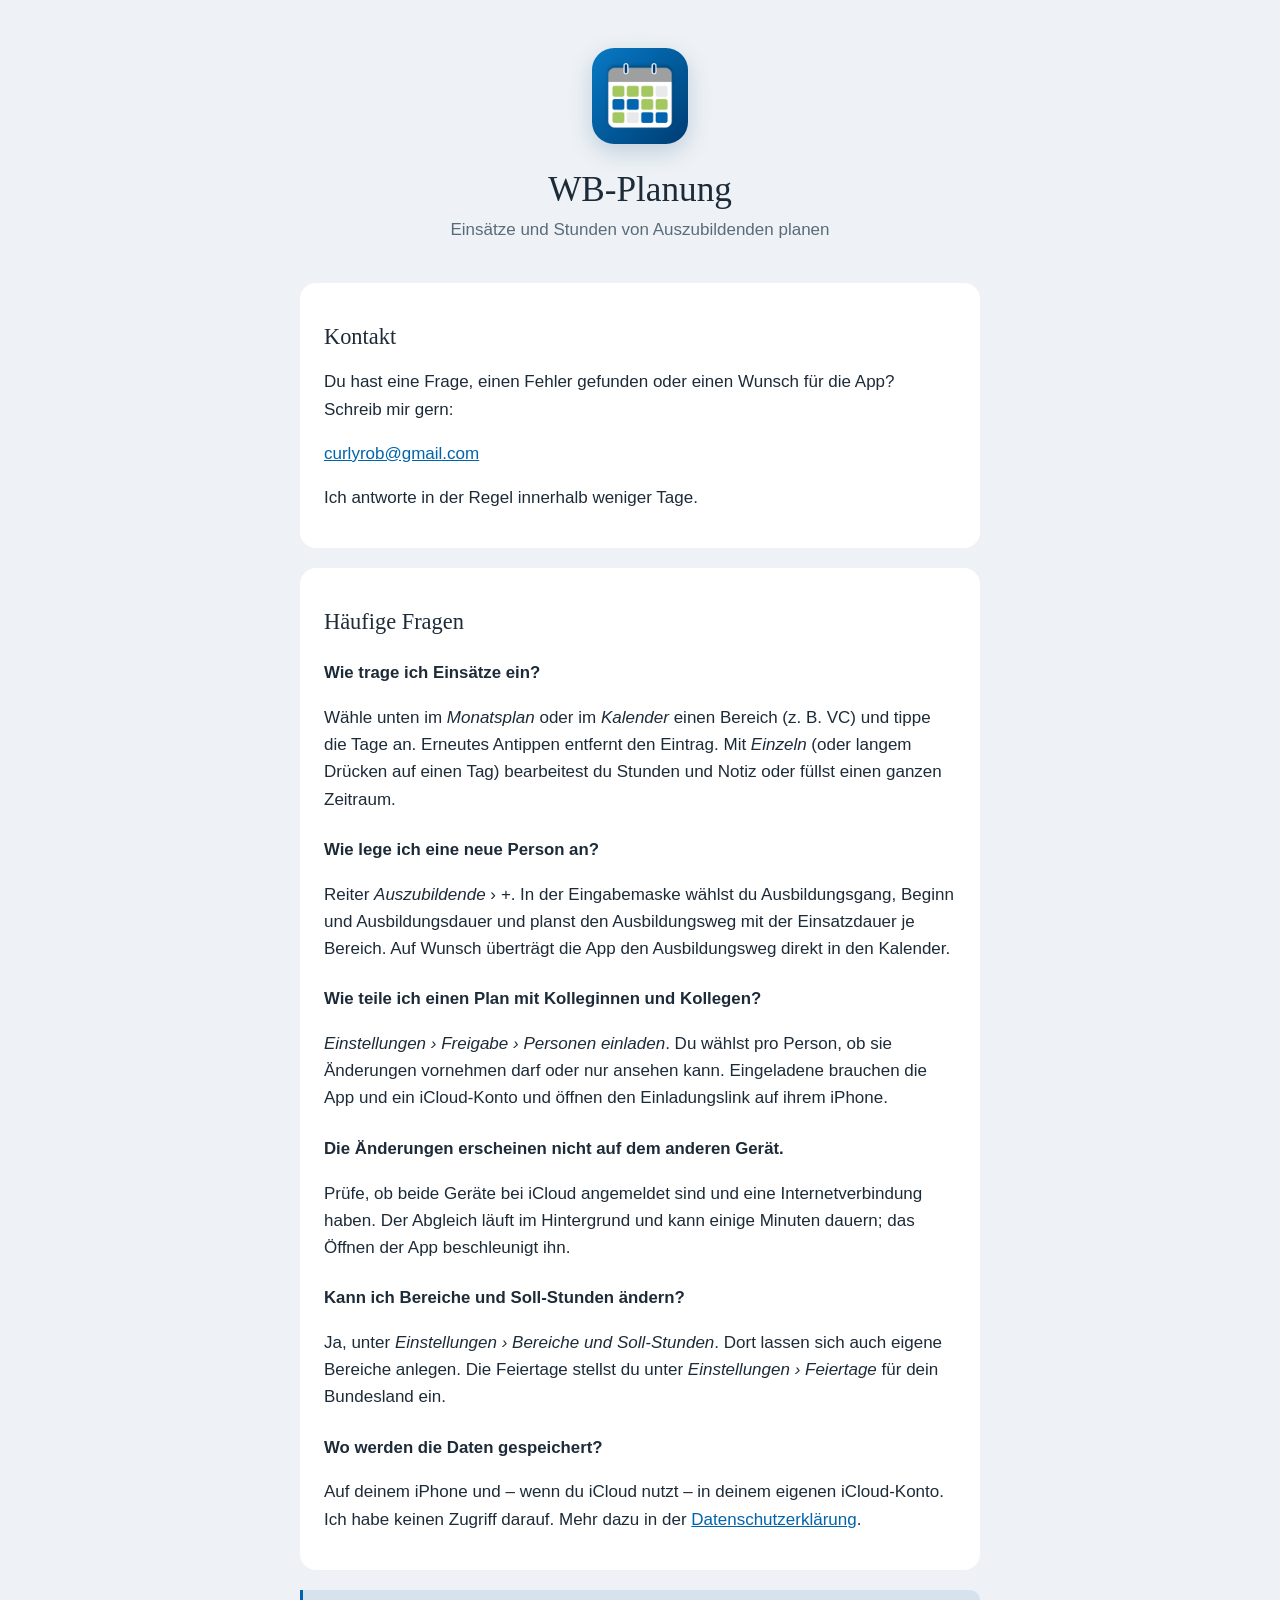
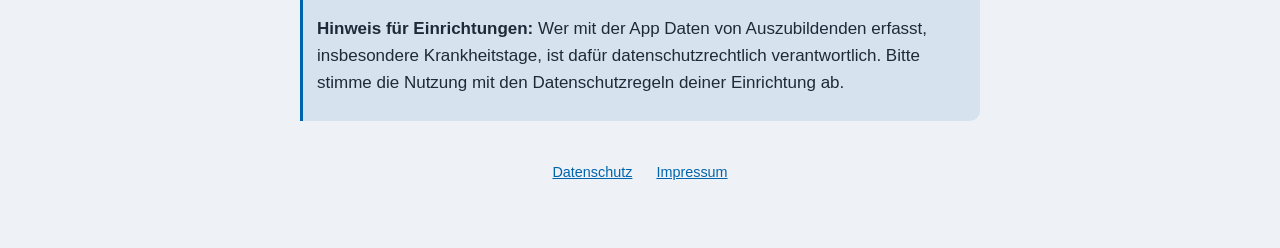
==== index.html @ 774504ac "Website für WB-Planung: Hilfe, Datenschutz, Impressum Co-Authored-By: Claude Opus 5.5 <noreply@anthr" ====
<!doctype html>
<html lang="de">
<head>
  <meta charset="utf-8">
  <meta name="viewport" content="width=device-width, initial-scale=1">
  <title>WB-Planung – Hilfe &amp; Kontakt</title>
  <meta name="description" content="Hilfe und Kontakt zur App WB-Planung – Einsätze und Stunden von Auszubildenden planen.">
  <link rel="icon" href="icon.png">
  <link rel="stylesheet" href="style.css">
</head>
<body>
<main>
  <header>
    <img src="icon.png" alt="App-Icon von WB-Planung">
    <h1>WB-Planung</h1>
    <p class="lead">Einsätze und Stunden von Auszubildenden planen</p>
  </header>

  <section>
    <h2>Kontakt</h2>
    <p>Du hast eine Frage, einen Fehler gefunden oder einen Wunsch für die App? Schreib mir gern:</p>
    <p><a href="mailto:curlyrob@gmail.com?subject=WB-Planung">curlyrob@gmail.com</a></p>
    <p>Ich antworte in der Regel innerhalb weniger Tage.</p>
  </section>

  <section>
    <h2>Häufige Fragen</h2>

    <h3>Wie trage ich Einsätze ein?</h3>
    <p>Wähle unten im <em>Monatsplan</em> oder im <em>Kalender</em> einen Bereich (z. B. VC) und tippe die Tage an. Erneutes Antippen entfernt den Eintrag. Mit <em>Einzeln</em> (oder langem Drücken auf einen Tag) bearbeitest du Stunden und Notiz oder füllst einen ganzen Zeitraum.</p>

    <h3>Wie lege ich eine neue Person an?</h3>
    <p>Reiter <em>Auszubildende</em> › <em>+</em>. In der Eingabemaske wählst du Ausbildungsgang, Beginn und Ausbildungsdauer und planst den Ausbildungsweg mit der Einsatzdauer je Bereich. Auf Wunsch überträgt die App den Ausbildungsweg direkt in den Kalender.</p>

    <h3>Wie teile ich einen Plan mit Kolleginnen und Kollegen?</h3>
    <p><em>Einstellungen › Freigabe › Personen einladen</em>. Du wählst pro Person, ob sie Änderungen vornehmen darf oder nur ansehen kann. Eingeladene brauchen die App und ein iCloud-Konto und öffnen den Einladungslink auf ihrem iPhone.</p>

    <h3>Die Änderungen erscheinen nicht auf dem anderen Gerät.</h3>
    <p>Prüfe, ob beide Geräte bei iCloud angemeldet sind und eine Internetverbindung haben. Der Abgleich läuft im Hintergrund und kann einige Minuten dauern; das Öffnen der App beschleunigt ihn.</p>

    <h3>Kann ich Bereiche und Soll-Stunden ändern?</h3>
    <p>Ja, unter <em>Einstellungen › Bereiche und Soll-Stunden</em>. Dort lassen sich auch eigene Bereiche anlegen. Die Feiertage stellst du unter <em>Einstellungen › Feiertage</em> für dein Bundesland ein.</p>

    <h3>Wo werden die Daten gespeichert?</h3>
    <p>Auf deinem iPhone und – wenn du iCloud nutzt – in deinem eigenen iCloud-Konto. Ich habe keinen Zugriff darauf. Mehr dazu in der <a href="datenschutz.html">Datenschutzerklärung</a>.</p>
  </section>

  <div class="note">
    <p><strong>Hinweis für Einrichtungen:</strong> Wer mit der App Daten von Auszubildenden erfasst, insbesondere Krankheitstage, ist dafür datenschutzrechtlich verantwortlich. Bitte stimme die Nutzung mit den Datenschutzregeln deiner Einrichtung ab.</p>
  </div>

  <nav class="footer">
    <a href="datenschutz.html">Datenschutz</a>
    <a href="impressum.html">Impressum</a>
  </nav>
</main>
</body>
</html>
---- style.css ----
:root {
  --bg: #eef2f6;
  --card: #ffffff;
  --text: #1d2b38;
  --muted: #5a6b78;
  --accent: #0064ad;
  --line: #d5dde5;
}

@media (prefers-color-scheme: dark) {
  :root {
    --bg: #141c21;
    --card: #1d282f;
    --text: #e6ecee;
    --muted: #9aaeb8;
    --accent: #5ca4e8;
    --line: #2c3a42;
  }
}

* { box-sizing: border-box; }

body {
  margin: 0;
  background: var(--bg);
  color: var(--text);
  font: 17px/1.6 -apple-system, BlinkMacSystemFont, "Helvetica Neue", Arial, sans-serif;
  -webkit-text-size-adjust: 100%;
}

main {
  max-width: 720px;
  margin: 0 auto;
  padding: 48px 20px 64px;
}

header { text-align: center; margin-bottom: 40px; }
header img { width: 96px; height: 96px; border-radius: 22px; box-shadow: 0 8px 24px rgba(0, 63, 115, .2); }

h1, h2 { font-family: "New York", "Iowan Old Style", Georgia, serif; font-weight: 400; line-height: 1.25; }
h1 { font-size: clamp(1.7rem, 7vw, 2.2rem); margin: 16px 0 4px; overflow-wrap: break-word; hyphens: auto; }
h2 { font-size: 1.4rem; margin: 36px 0 8px; }
h3 { font-size: 1.05rem; margin: 24px 0 4px; }

.lead { color: var(--muted); margin: 0; }

section, .card {
  background: var(--card);
  border-radius: 16px;
  padding: 4px 24px 20px;
  margin-bottom: 20px;
}

a { color: var(--accent); }

.note {
  border-left: 3px solid var(--accent);
  padding: 8px 14px;
  background: color-mix(in srgb, var(--accent) 10%, transparent);
  border-radius: 0 10px 10px 0;
}

nav.footer {
  text-align: center;
  margin-top: 40px;
  color: var(--muted);
  font-size: .9rem;
}
nav.footer a { margin: 0 10px; }

.placeholder { background: #fff3c4; color: #5c4a00; padding: 0 4px; border-radius: 4px; }
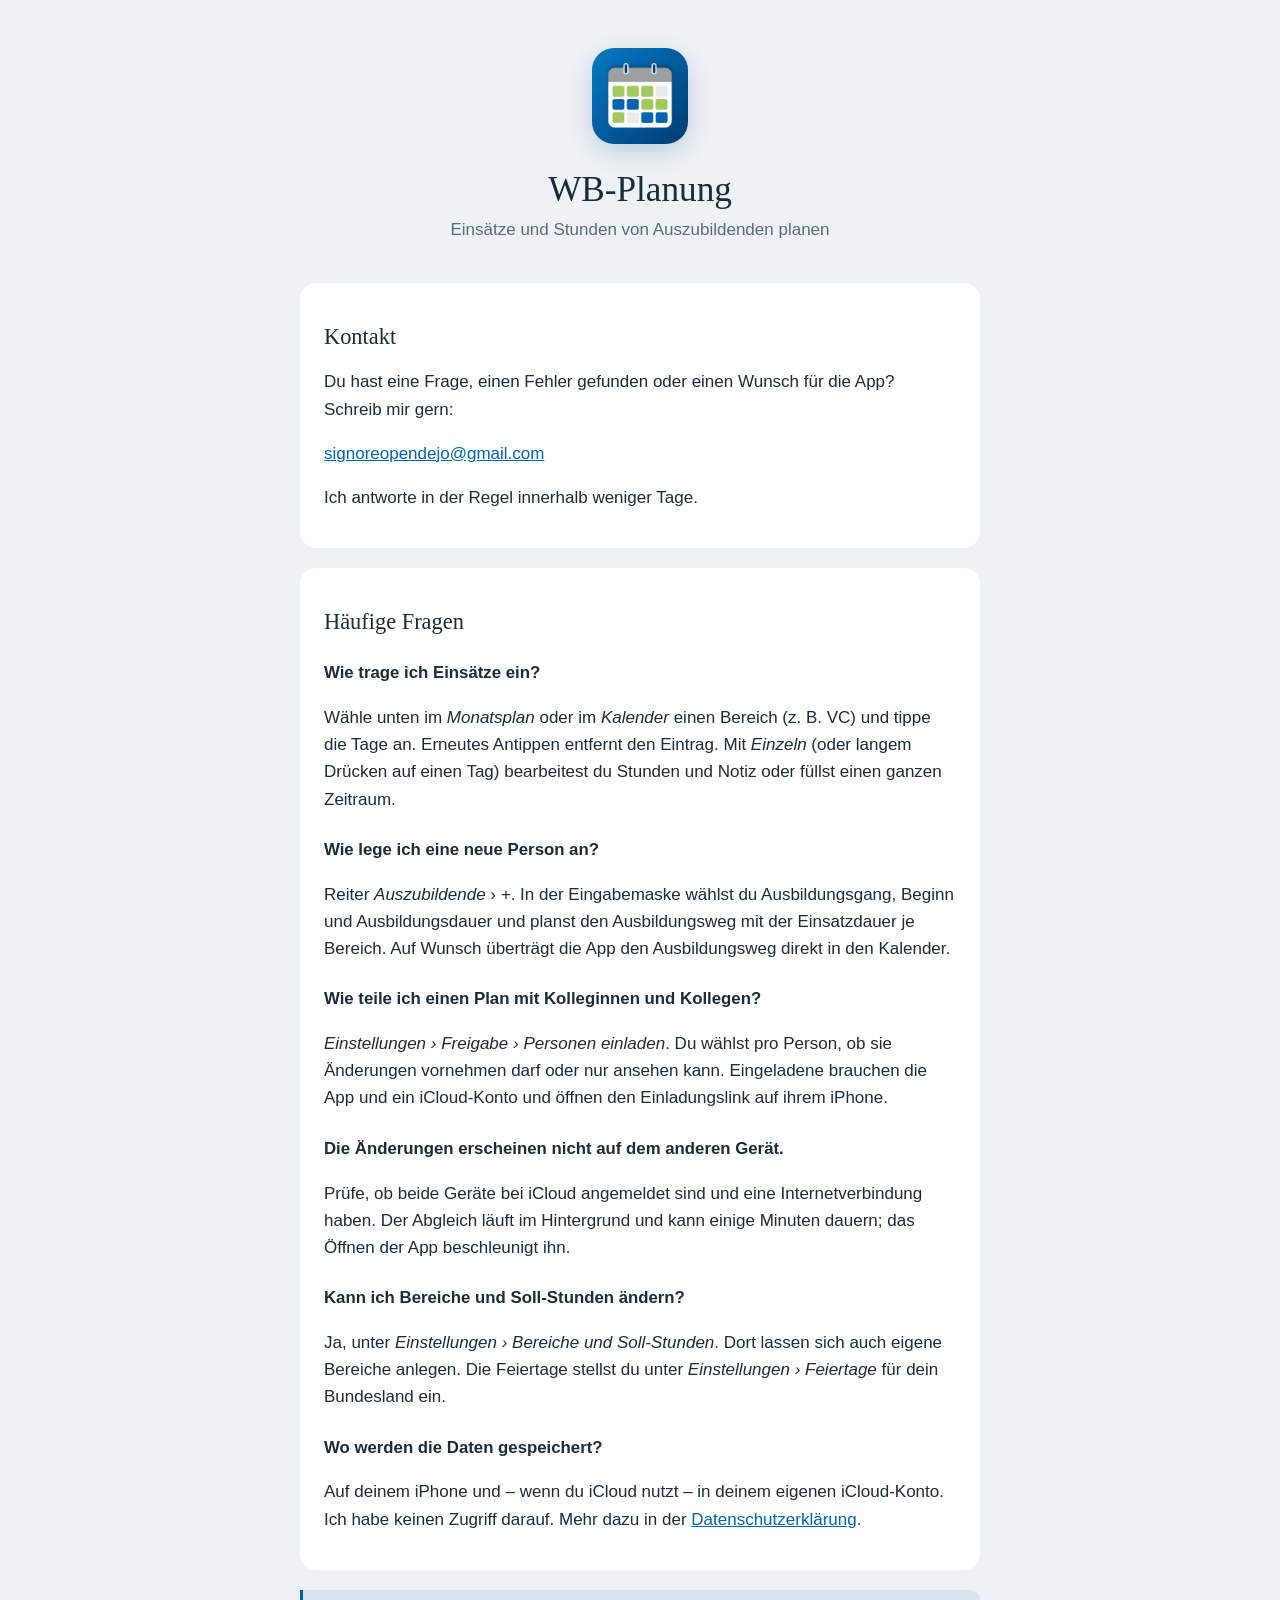
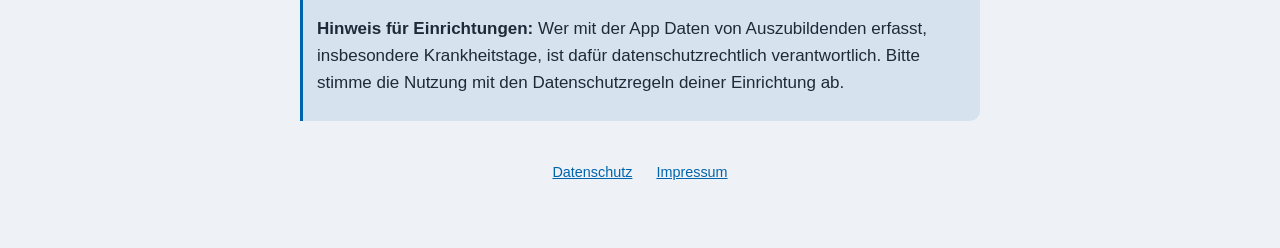
==== commit c49ff76d: "Kontakt-E-Mail auf signoreopendejo@gmail.com geändert Co-Authored-By: Claude Opus 5.5 <noreply@anthr" ====
--- a/index.html
+++ b/index.html
@@ -19,7 +19,7 @@
   <section>
     <h2>Kontakt</h2>
     <p>Du hast eine Frage, einen Fehler gefunden oder einen Wunsch für die App? Schreib mir gern:</p>
-    <p><a href="mailto:curlyrob@gmail.com?subject=WB-Planung">curlyrob@gmail.com</a></p>
+    <p><a href="mailto:signoreopendejo@gmail.com?subject=WB-Planung">signoreopendejo@gmail.com</a></p>
     <p>Ich antworte in der Regel innerhalb weniger Tage.</p>
   </section>
 
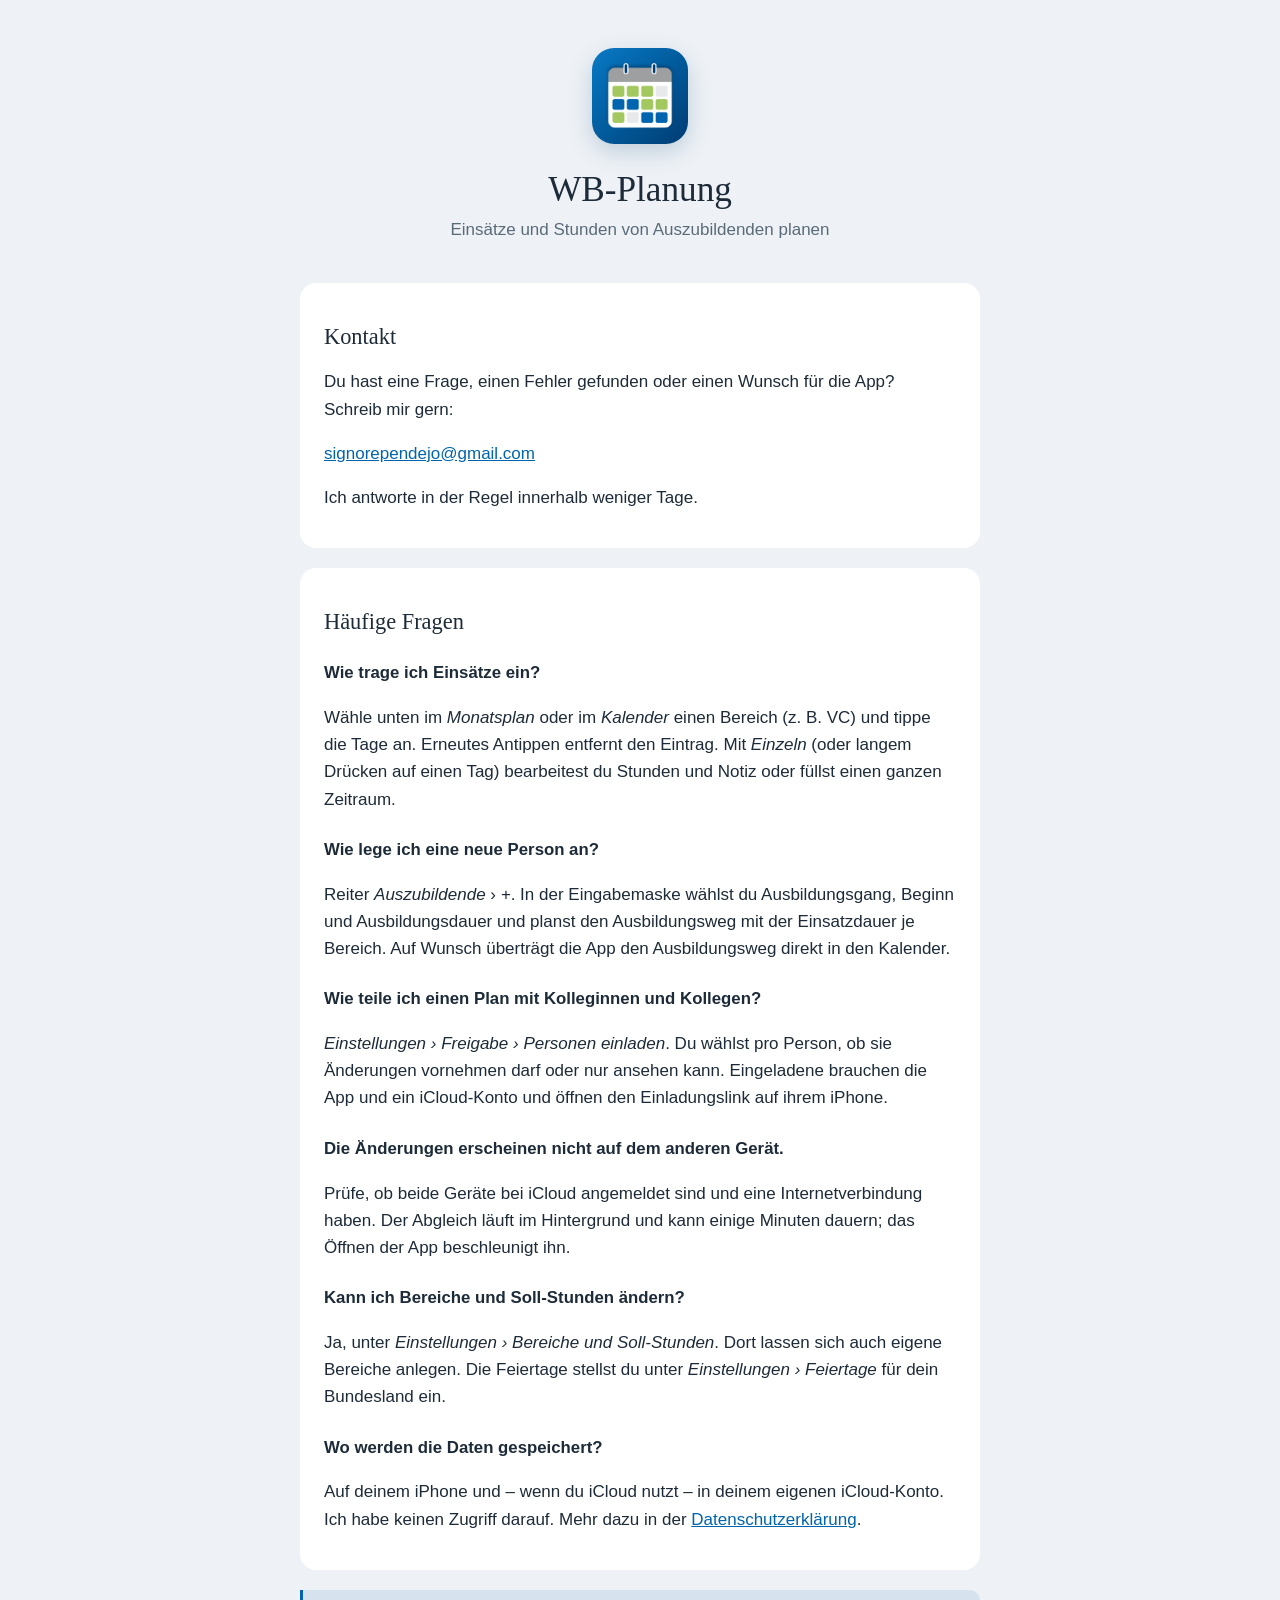
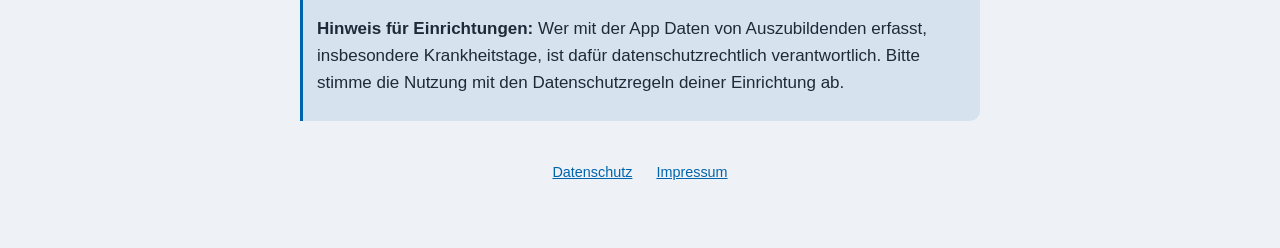
==== commit f16e2a9a: "Kontakt-E-Mail korrigiert: signorependejo@gmail.com Co-Authored-By: Claude Opus 5.5 <noreply@anthrop" ====
--- a/index.html
+++ b/index.html
@@ -19,7 +19,7 @@
   <section>
     <h2>Kontakt</h2>
     <p>Du hast eine Frage, einen Fehler gefunden oder einen Wunsch für die App? Schreib mir gern:</p>
-    <p><a href="mailto:signoreopendejo@gmail.com?subject=WB-Planung">signoreopendejo@gmail.com</a></p>
+    <p><a href="mailto:signorependejo@gmail.com?subject=WB-Planung">signorependejo@gmail.com</a></p>
     <p>Ich antworte in der Regel innerhalb weniger Tage.</p>
   </section>
 
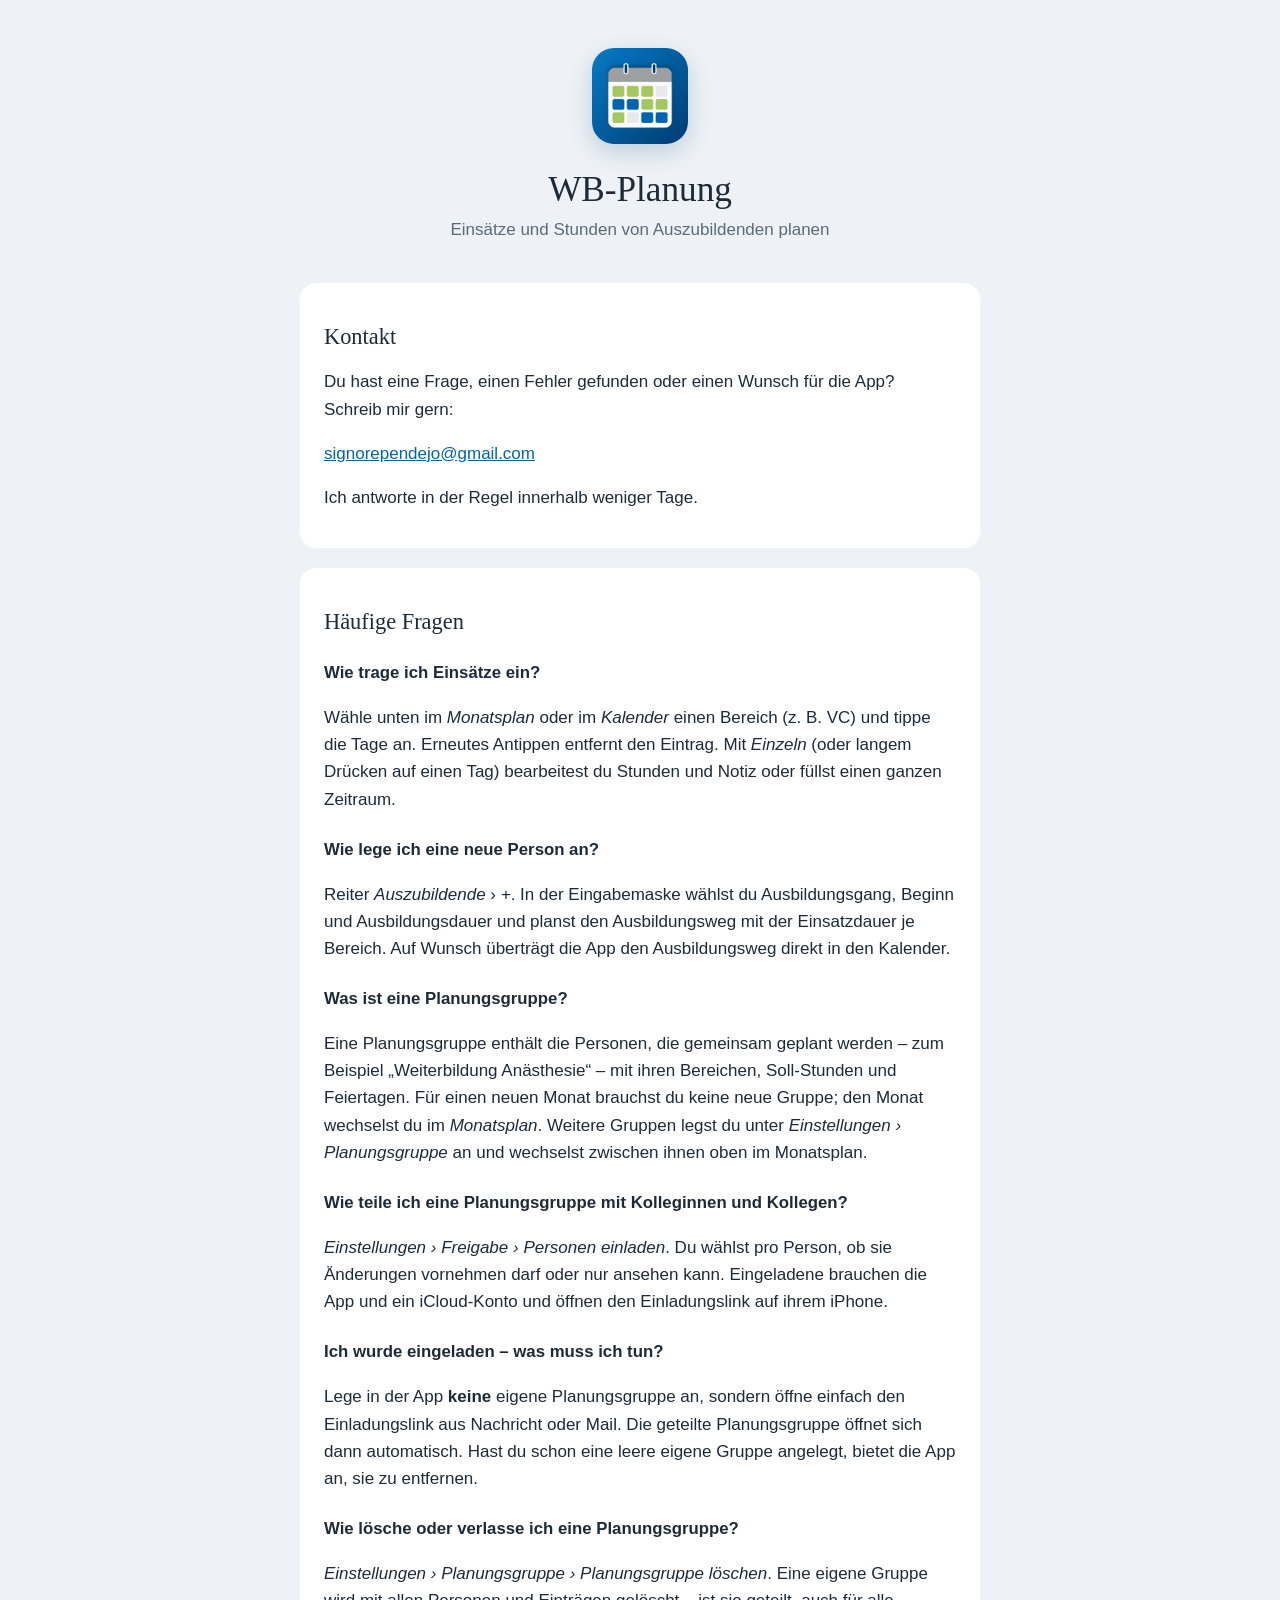
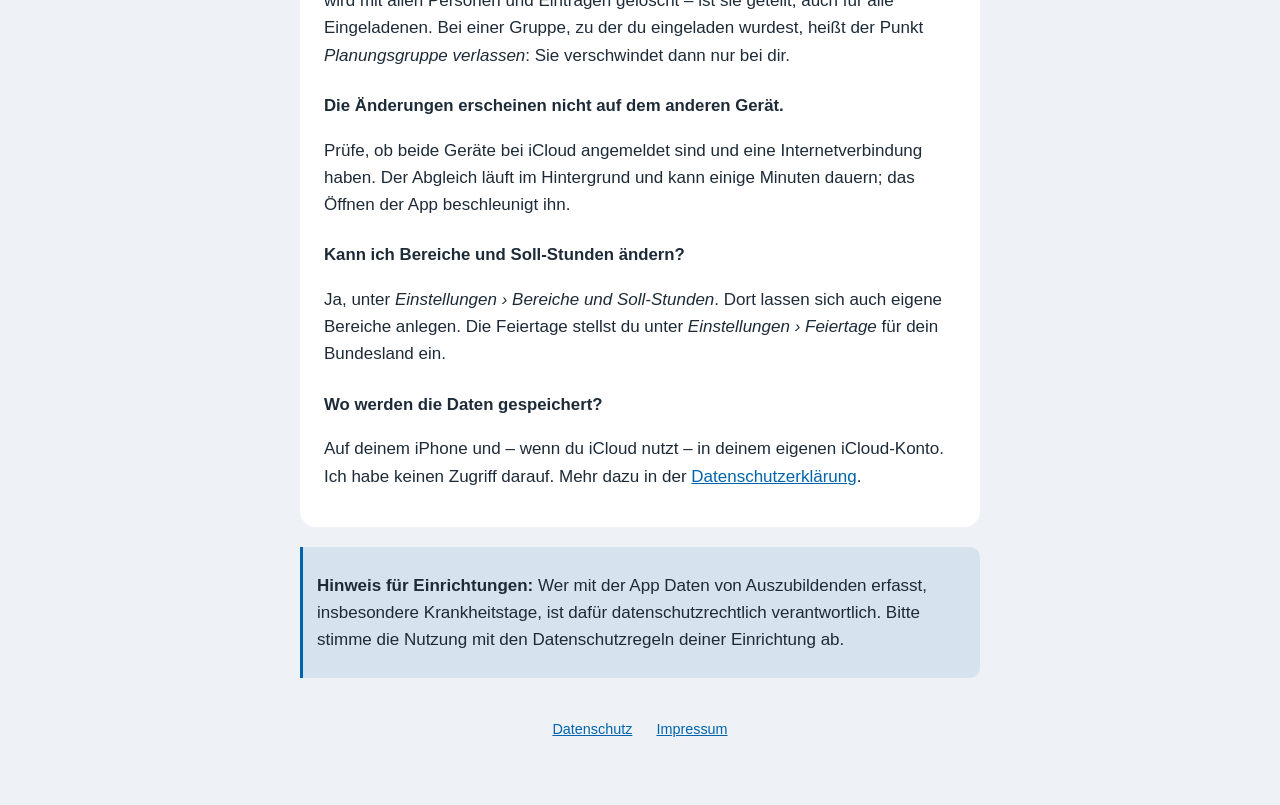
==== commit fa3a121d: "FAQ und Datenschutz: Plan → Planungsgruppe Co-Authored-By: Claude Opus 5.5 <noreply@anthropic.com>" ====
--- a/index.html
+++ b/index.html
@@ -32,8 +32,17 @@
     <h3>Wie lege ich eine neue Person an?</h3>
     <p>Reiter <em>Auszubildende</em> › <em>+</em>. In der Eingabemaske wählst du Ausbildungsgang, Beginn und Ausbildungsdauer und planst den Ausbildungsweg mit der Einsatzdauer je Bereich. Auf Wunsch überträgt die App den Ausbildungsweg direkt in den Kalender.</p>
 
-    <h3>Wie teile ich einen Plan mit Kolleginnen und Kollegen?</h3>
+    <h3>Was ist eine Planungsgruppe?</h3>
+    <p>Eine Planungsgruppe enthält die Personen, die gemeinsam geplant werden – zum Beispiel „Weiterbildung Anästhesie“ – mit ihren Bereichen, Soll-Stunden und Feiertagen. Für einen neuen Monat brauchst du keine neue Gruppe; den Monat wechselst du im <em>Monatsplan</em>. Weitere Gruppen legst du unter <em>Einstellungen › Planungsgruppe</em> an und wechselst zwischen ihnen oben im Monatsplan.</p>
+
+    <h3>Wie teile ich eine Planungsgruppe mit Kolleginnen und Kollegen?</h3>
     <p><em>Einstellungen › Freigabe › Personen einladen</em>. Du wählst pro Person, ob sie Änderungen vornehmen darf oder nur ansehen kann. Eingeladene brauchen die App und ein iCloud-Konto und öffnen den Einladungslink auf ihrem iPhone.</p>
+
+    <h3>Ich wurde eingeladen – was muss ich tun?</h3>
+    <p>Lege in der App <strong>keine</strong> eigene Planungsgruppe an, sondern öffne einfach den Einladungslink aus Nachricht oder Mail. Die geteilte Planungsgruppe öffnet sich dann automatisch. Hast du schon eine leere eigene Gruppe angelegt, bietet die App an, sie zu entfernen.</p>
+
+    <h3>Wie lösche oder verlasse ich eine Planungsgruppe?</h3>
+    <p><em>Einstellungen › Planungsgruppe › Planungsgruppe löschen</em>. Eine eigene Gruppe wird mit allen Personen und Einträgen gelöscht – ist sie geteilt, auch für alle Eingeladenen. Bei einer Gruppe, zu der du eingeladen wurdest, heißt der Punkt <em>Planungsgruppe verlassen</em>: Sie verschwindet dann nur bei dir.</p>
 
     <h3>Die Änderungen erscheinen nicht auf dem anderen Gerät.</h3>
     <p>Prüfe, ob beide Geräte bei iCloud angemeldet sind und eine Internetverbindung haben. Der Abgleich läuft im Hintergrund und kann einige Minuten dauern; das Öffnen der App beschleunigt ihn.</p>
